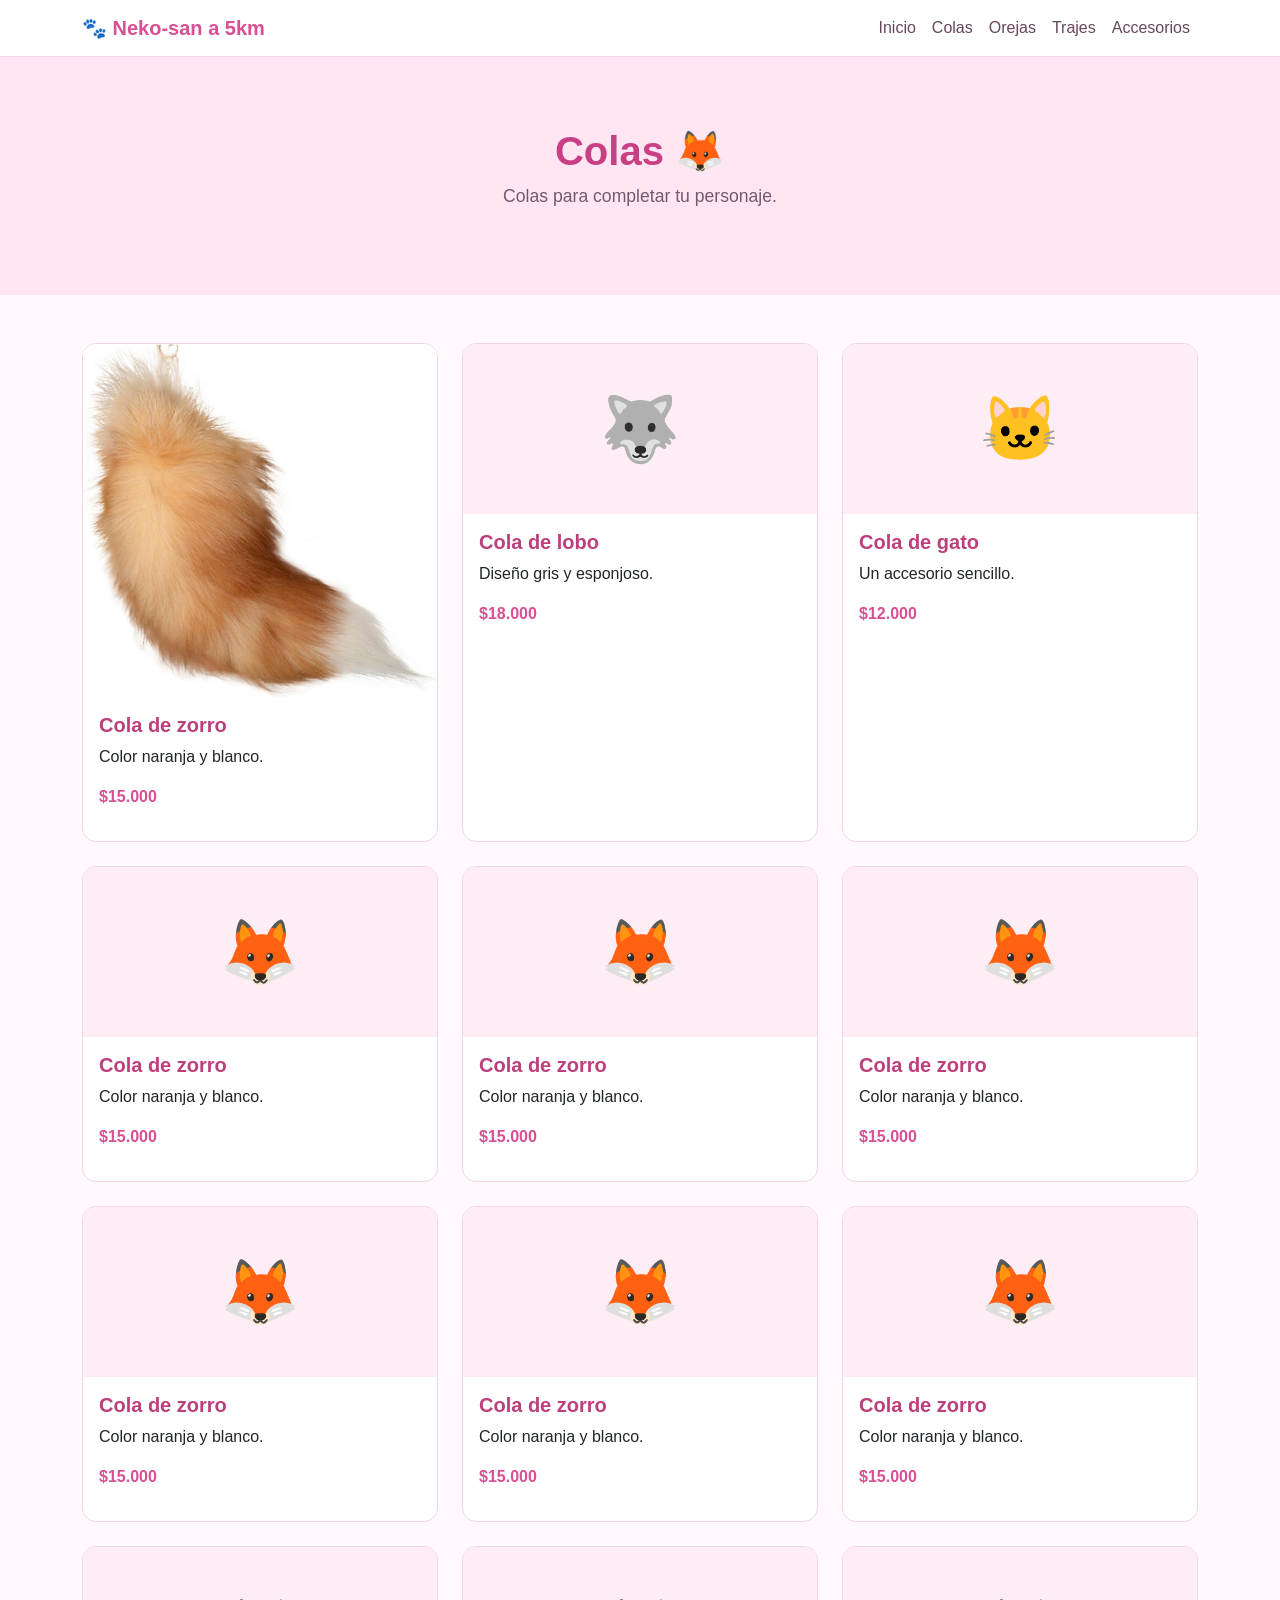
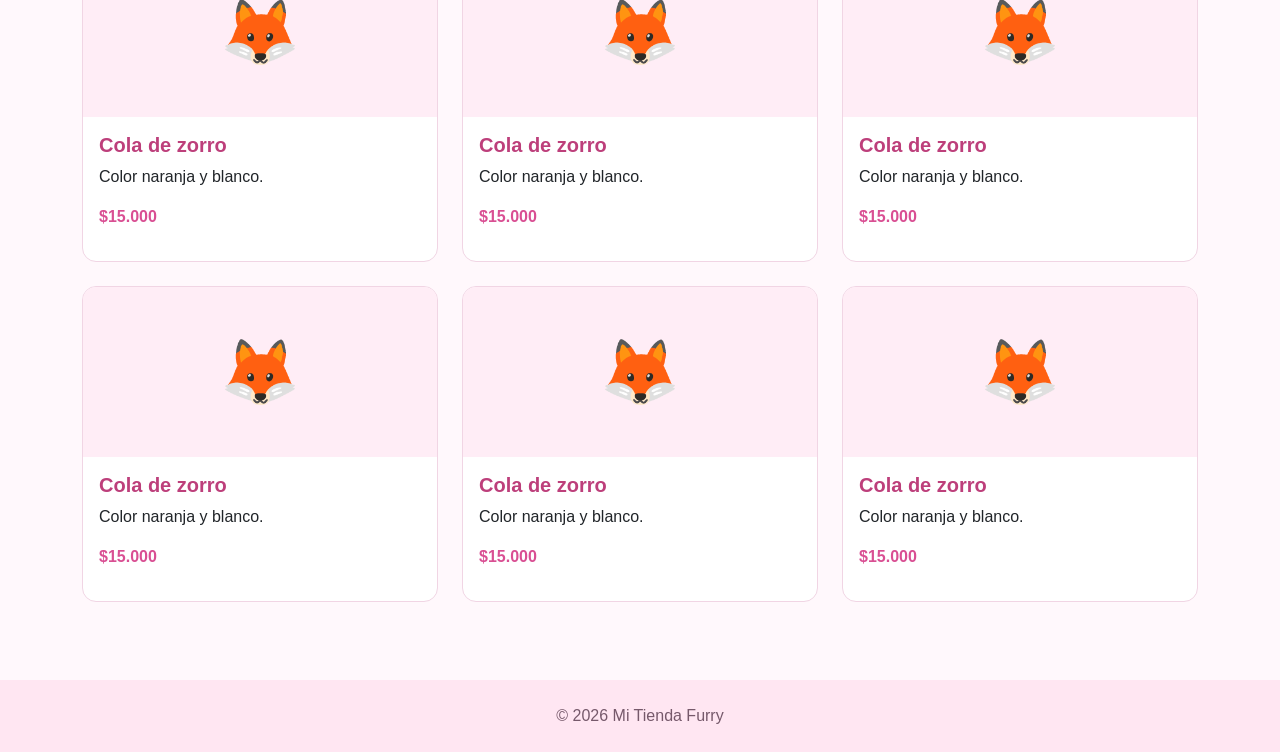
==== plantilla_furry_basica/colas.html @ 525571ca "Add files via upload" ====
<!DOCTYPE html>
<html lang="es">
<head>
  <meta charset="UTF-8">
  <meta name="viewport" content="width=device-width, initial-scale=1.0">
  <title>Colas | Mi Tienda Furry</title>
  <link href="https://cdn.jsdelivr.net/npm/bootstrap@5.3.3/dist/css/bootstrap.min.css" rel="stylesheet">
  <link rel="stylesheet" href="estilo.css">
</head>
<body>
  <nav class="navbar navbar-expand-lg navbar-light">
    <div class="container">
      <a class="navbar-brand" href="index.html">🐾 Neko-san a 5km</a>
      <button class="navbar-toggler" type="button" data-bs-toggle="collapse" data-bs-target="#menu">
        <span class="navbar-toggler-icon"></span>
      </button>
      <div class="collapse navbar-collapse" id="menu">
        <ul class="navbar-nav ms-auto">
          <li class="nav-item"><a class="nav-link" href="index.html">Inicio</a></li>
          <li class="nav-item"><a class="nav-link" href="colas.html">Colas</a></li>
          <li class="nav-item"><a class="nav-link" href="orejas.html">Orejas</a></li>
          <li class="nav-item"><a class="nav-link" href="trajes.html">Trajes</a></li>
          <li class="nav-item"><a class="nav-link" href="accesorios.html">Accesorios</a></li>
        </ul>
      </div>
    </div>
  </nav>
  <header class="portada text-center"><div class="container">
    <h1>Colas 🦊</h1><p>Colas para completar tu personaje.</p>
  </div></header>
  <main class="container py-5"><div class="row g-4">
    <div class="col-md-4">
    <div class="card producto h-100"><img src="Img/zorra.jpg" alt="Descripción de la imagen"><div class="card-body"><h5>Cola de zorro</h5><p>Color naranja y blanco.</p><p class="precio">$15.000</p></div></div></div>
    <div class="col-md-4"><div class="card producto h-100"><div class="imagen-producto">🐺</div><div class="card-body"><h5>Cola de lobo</h5><p>Diseño gris y esponjoso.</p><p class="precio">$18.000</p></div></div></div>
    <div class="col-md-4"><div class="card producto h-100"><div class="imagen-producto">🐱</div><div class="card-body"><h5>Cola de gato</h5><p>Un accesorio sencillo.</p><p class="precio">$12.000</p></div></div></div>
    <div class="col-md-4"><div class="card producto h-100"><div class="imagen-producto">🦊</div><div class="card-body"><h5>Cola de zorro</h5><p>Color naranja y blanco.</p><p class="precio">$15.000</p></div></div></div>
    <div class="col-md-4"><div class="card producto h-100"><div class="imagen-producto">🦊</div><div class="card-body"><h5>Cola de zorro</h5><p>Color naranja y blanco.</p><p class="precio">$15.000</p></div></div></div>
    <div class="col-md-4"><div class="card producto h-100"><div class="imagen-producto">🦊</div><div class="card-body"><h5>Cola de zorro</h5><p>Color naranja y blanco.</p><p class="precio">$15.000</p></div></div></div>
    <div class="col-md-4"><div class="card producto h-100"><div class="imagen-producto">🦊</div><div class="card-body"><h5>Cola de zorro</h5><p>Color naranja y blanco.</p><p class="precio">$15.000</p></div></div></div>
    <div class="col-md-4"><div class="card producto h-100"><div class="imagen-producto">🦊</div><div class="card-body"><h5>Cola de zorro</h5><p>Color naranja y blanco.</p><p class="precio">$15.000</p></div></div></div>
    <div class="col-md-4"><div class="card producto h-100"><div class="imagen-producto">🦊</div><div class="card-body"><h5>Cola de zorro</h5><p>Color naranja y blanco.</p><p class="precio">$15.000</p></div></div></div>
    <div class="col-md-4"><div class="card producto h-100"><div class="imagen-producto">🦊</div><div class="card-body"><h5>Cola de zorro</h5><p>Color naranja y blanco.</p><p class="precio">$15.000</p></div></div></div>
    <div class="col-md-4"><div class="card producto h-100"><div class="imagen-producto">🦊</div><div class="card-body"><h5>Cola de zorro</h5><p>Color naranja y blanco.</p><p class="precio">$15.000</p></div></div></div>
    <div class="col-md-4"><div class="card producto h-100"><div class="imagen-producto">🦊</div><div class="card-body"><h5>Cola de zorro</h5><p>Color naranja y blanco.</p><p class="precio">$15.000</p></div></div></div>
    <div class="col-md-4"><div class="card producto h-100"><div class="imagen-producto">🦊</div><div class="card-body"><h5>Cola de zorro</h5><p>Color naranja y blanco.</p><p class="precio">$15.000</p></div></div></div>
    <div class="col-md-4"><div class="card producto h-100"><div class="imagen-producto">🦊</div><div class="card-body"><h5>Cola de zorro</h5><p>Color naranja y blanco.</p><p class="precio">$15.000</p></div></div></div>
    <div class="col-md-4"><div class="card producto h-100"><div class="imagen-producto">🦊</div><div class="card-body"><h5>Cola de zorro</h5><p>Color naranja y blanco.</p><p class="precio">$15.000</p></div></div></div>
  </div></main>
  <footer class="pie text-center py-4">© 2026 Mi Tienda Furry</footer>
</body>
</html>
---- plantilla_furry_basica/estilo.css ----
/* Estilos básicos para empezar */
body {
  background-color: #fff8fc;
  color: #493544;
  font-family: Arial, Helvetica, sans-serif;
}

.navbar {
  background-color: #ffffff;
  border-bottom: 1px solid #f3d8e7;
}

.navbar-brand {
  color: #d94f93;
  font-weight: bold;
}

.nav-link {
  color: #65485a;
}

.nav-link:hover {
  color: #d94f93;
}

.portada {
  background-color: #ffe6f2;
  padding: 70px 0;
}

.portada h1 {
  color: #c83f83;
  font-weight: bold;
}

.portada p {
  color: #76596b;
  font-size: 1.1rem;
}

.boton-rosa {
  background-color: #e96ba9;
  color: white;
  border: none;
  border-radius: 20px;
  padding: 9px 18px;
}

.boton-rosa:hover {
  background-color: #ce4e8e;
  color: white;
}

.producto {
  border: 1px solid #f1d5e4;
  border-radius: 14px;
  overflow: hidden;
  transition: transform 0.2s;
}

.producto:hover {
  transform: translateY(-4px);
}

.imagen-producto {
  background-color: #ffedf6;
  min-height: 170px;
  display: flex;
  align-items: center;
  justify-content: center;
  font-size: 4rem;
}

.producto .card-title,
.producto h5 {
  color: #bd3f7b;
  font-weight: bold;
}

.precio {
  color: #d94f93;
  font-weight: bold;
}

.pie {
  background-color: #ffe6f2;
  color: #76596b;
  margin-top: 30px;
}
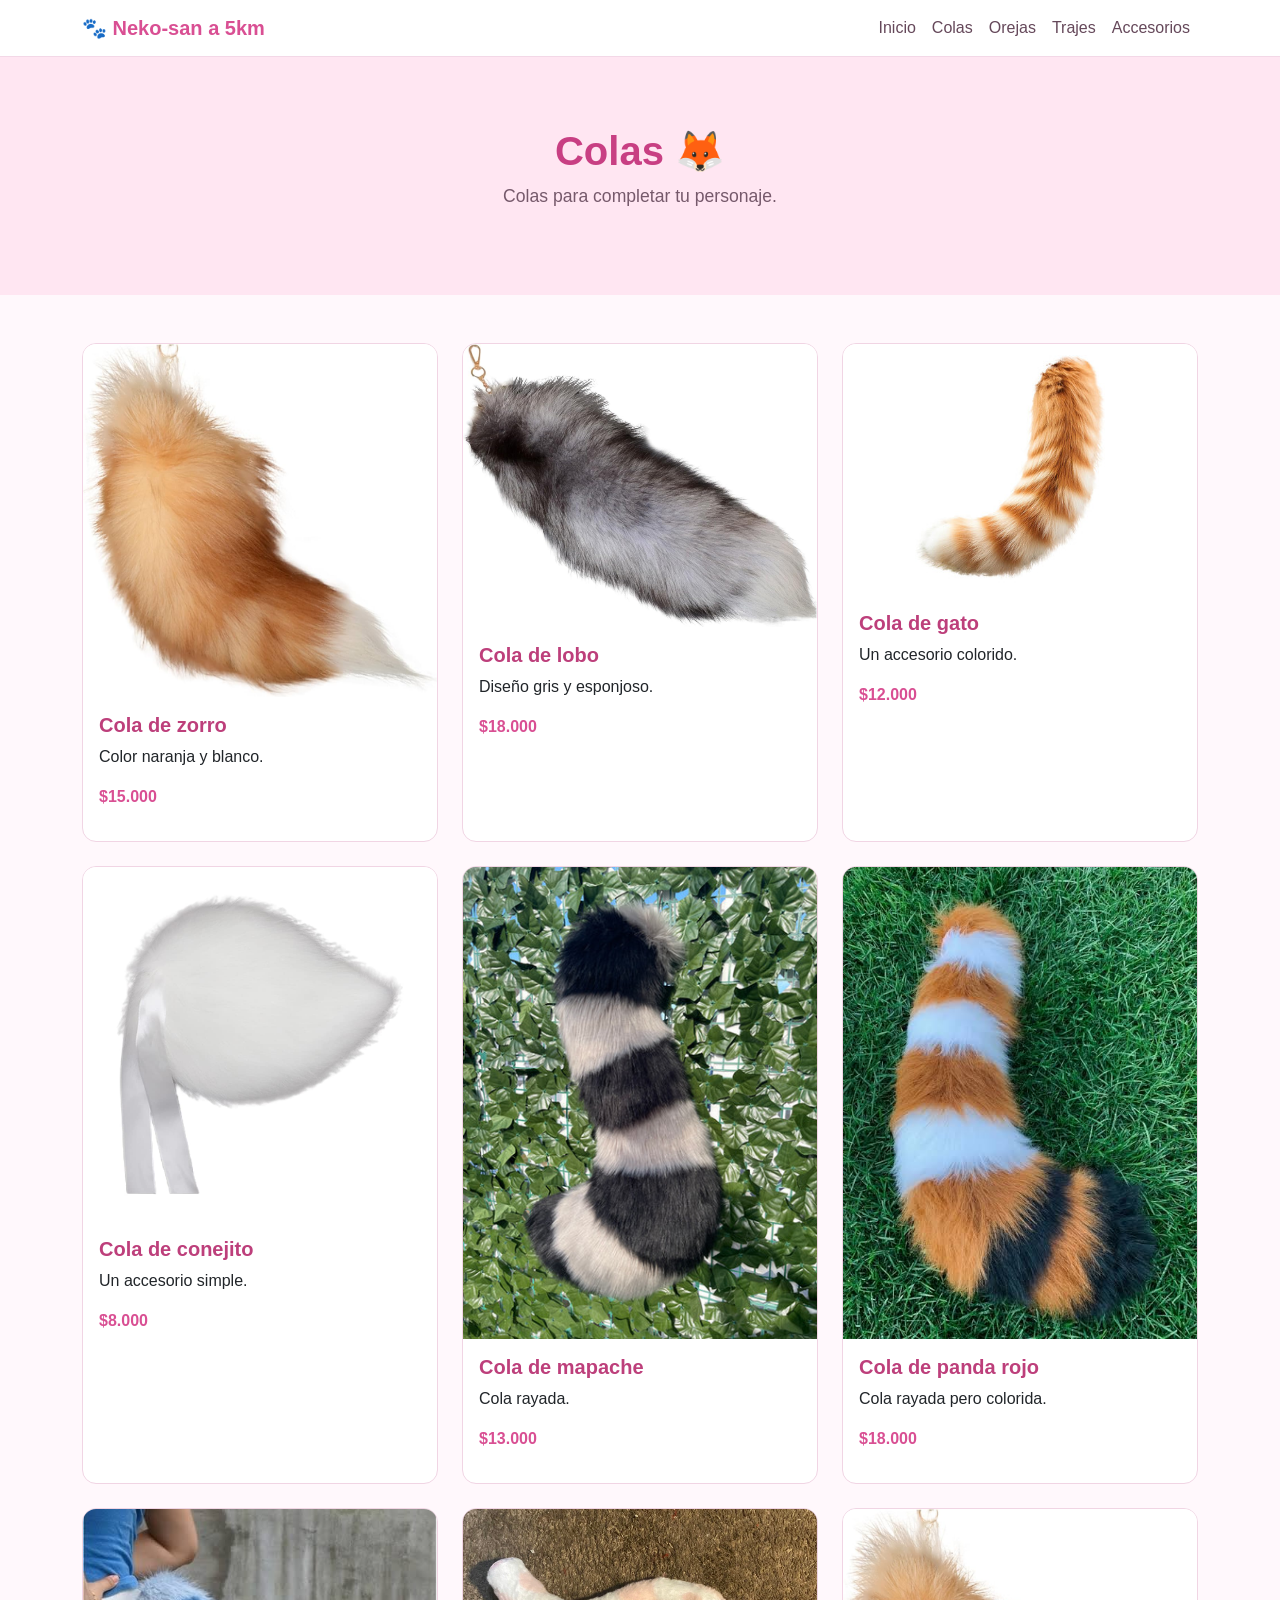
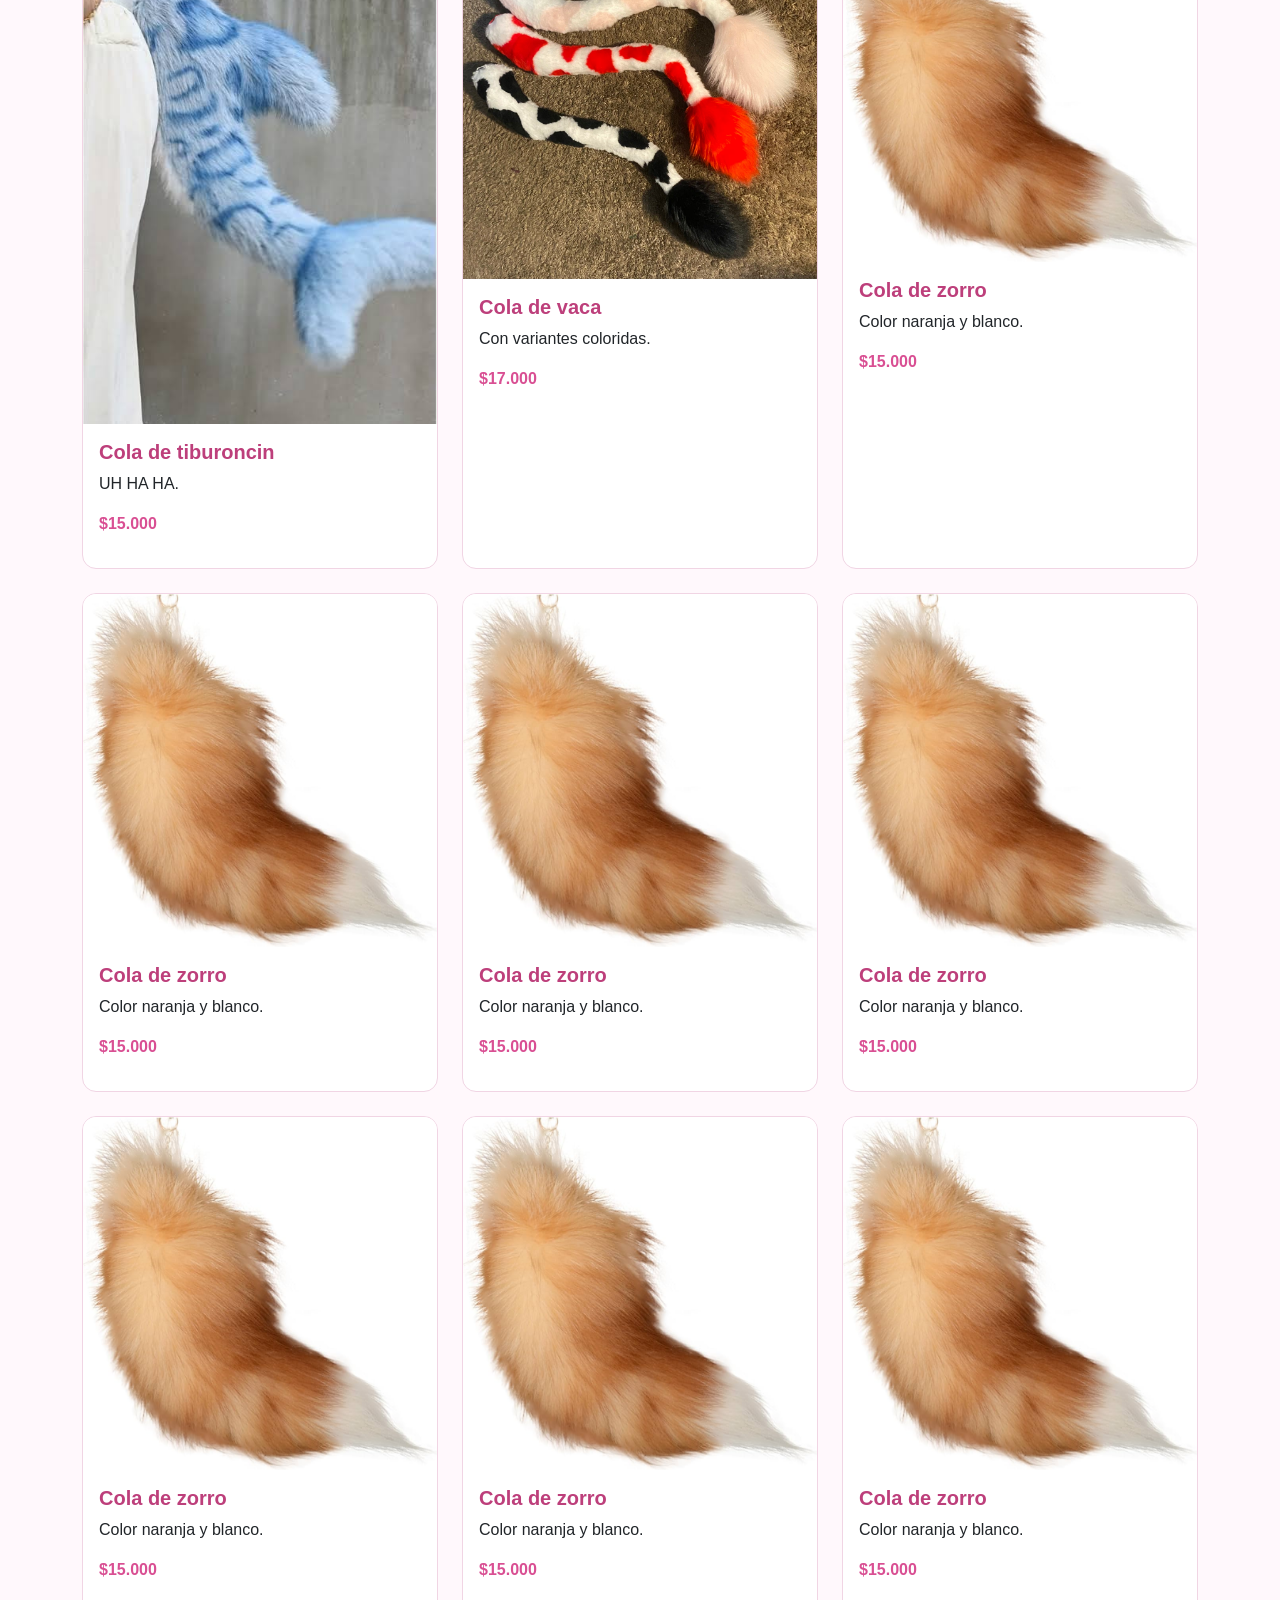
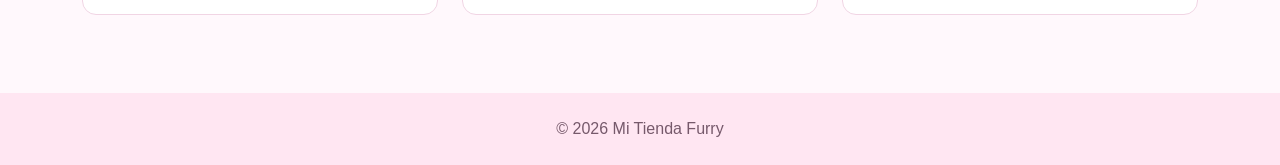
==== commit 94849fee: "Update colas.html" ====
--- a/plantilla_furry_basica/colas.html
+++ b/plantilla_furry_basica/colas.html
@@ -31,20 +31,20 @@
   <main class="container py-5"><div class="row g-4">
     <div class="col-md-4">
     <div class="card producto h-100"><img src="Img/zorra.jpg" alt="Descripción de la imagen"><div class="card-body"><h5>Cola de zorro</h5><p>Color naranja y blanco.</p><p class="precio">$15.000</p></div></div></div>
-    <div class="col-md-4"><div class="card producto h-100"><div class="imagen-producto">🐺</div><div class="card-body"><h5>Cola de lobo</h5><p>Diseño gris y esponjoso.</p><p class="precio">$18.000</p></div></div></div>
-    <div class="col-md-4"><div class="card producto h-100"><div class="imagen-producto">🐱</div><div class="card-body"><h5>Cola de gato</h5><p>Un accesorio sencillo.</p><p class="precio">$12.000</p></div></div></div>
-    <div class="col-md-4"><div class="card producto h-100"><div class="imagen-producto">🦊</div><div class="card-body"><h5>Cola de zorro</h5><p>Color naranja y blanco.</p><p class="precio">$15.000</p></div></div></div>
-    <div class="col-md-4"><div class="card producto h-100"><div class="imagen-producto">🦊</div><div class="card-body"><h5>Cola de zorro</h5><p>Color naranja y blanco.</p><p class="precio">$15.000</p></div></div></div>
-    <div class="col-md-4"><div class="card producto h-100"><div class="imagen-producto">🦊</div><div class="card-body"><h5>Cola de zorro</h5><p>Color naranja y blanco.</p><p class="precio">$15.000</p></div></div></div>
-    <div class="col-md-4"><div class="card producto h-100"><div class="imagen-producto">🦊</div><div class="card-body"><h5>Cola de zorro</h5><p>Color naranja y blanco.</p><p class="precio">$15.000</p></div></div></div>
-    <div class="col-md-4"><div class="card producto h-100"><div class="imagen-producto">🦊</div><div class="card-body"><h5>Cola de zorro</h5><p>Color naranja y blanco.</p><p class="precio">$15.000</p></div></div></div>
-    <div class="col-md-4"><div class="card producto h-100"><div class="imagen-producto">🦊</div><div class="card-body"><h5>Cola de zorro</h5><p>Color naranja y blanco.</p><p class="precio">$15.000</p></div></div></div>
-    <div class="col-md-4"><div class="card producto h-100"><div class="imagen-producto">🦊</div><div class="card-body"><h5>Cola de zorro</h5><p>Color naranja y blanco.</p><p class="precio">$15.000</p></div></div></div>
-    <div class="col-md-4"><div class="card producto h-100"><div class="imagen-producto">🦊</div><div class="card-body"><h5>Cola de zorro</h5><p>Color naranja y blanco.</p><p class="precio">$15.000</p></div></div></div>
-    <div class="col-md-4"><div class="card producto h-100"><div class="imagen-producto">🦊</div><div class="card-body"><h5>Cola de zorro</h5><p>Color naranja y blanco.</p><p class="precio">$15.000</p></div></div></div>
-    <div class="col-md-4"><div class="card producto h-100"><div class="imagen-producto">🦊</div><div class="card-body"><h5>Cola de zorro</h5><p>Color naranja y blanco.</p><p class="precio">$15.000</p></div></div></div>
-    <div class="col-md-4"><div class="card producto h-100"><div class="imagen-producto">🦊</div><div class="card-body"><h5>Cola de zorro</h5><p>Color naranja y blanco.</p><p class="precio">$15.000</p></div></div></div>
-    <div class="col-md-4"><div class="card producto h-100"><div class="imagen-producto">🦊</div><div class="card-body"><h5>Cola de zorro</h5><p>Color naranja y blanco.</p><p class="precio">$15.000</p></div></div></div>
+    <div class="col-md-4"><div class="card producto h-100"><img src="Img/Lobo.jpg" alt="Descripción de la imagen"><div class="card-body"><h5>Cola de lobo</h5><p>Diseño gris y esponjoso.</p><p class="precio">$18.000</p></div></div></div>
+    <div class="col-md-4"><div class="card producto h-100"><img src="Img/gato.jpg" alt="Descripción de la imagen"><div class="card-body"><h5>Cola de gato</h5><p>Un accesorio colorido.</p><p class="precio">$12.000</p></div></div></div>
+    <div class="col-md-4"><div class="card producto h-100"><img src="Img/cone.jpg" alt="Descripción de la imagen"><div class="card-body"><h5>Cola de conejito</h5><p>Un accesorio simple.</p><p class="precio">$8.000</p></div></div></div>
+    <div class="col-md-4"><div class="card producto h-100"><img src="Img/raco.jpg" alt="Descripción de la imagen"><div class="card-body"><h5>Cola de mapache</h5><p>Cola rayada.</p><p class="precio">$13.000</p></div></div></div>
+    <div class="col-md-4"><div class="card producto h-100"><img src="Img/red.jpg" alt="Descripción de la imagen"><div class="card-body"><h5>Cola de panda rojo</h5><p>Cola rayada pero colorida.</p><p class="precio">$18.000</p></div></div></div>
+    <div class="col-md-4"><div class="card producto h-100"><img src="Img/shar.jpg" alt="Descripción de la imagen"><div class="card-body"><h5>Cola de tiburoncin</h5><p>UH HA HA.</p><p class="precio">$15.000</p></div></div></div>
+    <div class="col-md-4"><div class="card producto h-100"><img src="Img/vaca.jpg" alt="Descripción de la imagen"><div class="card-body"><h5>Cola de vaca</h5><p>Con variantes coloridas.</p><p class="precio">$17.000</p></div></div></div>
+    <div class="col-md-4"><div class="card producto h-100"><img src="Img/zorra.jpg" alt="Descripción de la imagen"><div class="card-body"><h5>Cola de zorro</h5><p>Color naranja y blanco.</p><p class="precio">$15.000</p></div></div></div>
+    <div class="col-md-4"><div class="card producto h-100"><img src="Img/zorra.jpg" alt="Descripción de la imagen"><div class="card-body"><h5>Cola de zorro</h5><p>Color naranja y blanco.</p><p class="precio">$15.000</p></div></div></div>
+    <div class="col-md-4"><div class="card producto h-100"><img src="Img/zorra.jpg" alt="Descripción de la imagen"><div class="card-body"><h5>Cola de zorro</h5><p>Color naranja y blanco.</p><p class="precio">$15.000</p></div></div></div>
+    <div class="col-md-4"><div class="card producto h-100"><img src="Img/zorra.jpg" alt="Descripción de la imagen"><div class="card-body"><h5>Cola de zorro</h5><p>Color naranja y blanco.</p><p class="precio">$15.000</p></div></div></div>
+    <div class="col-md-4"><div class="card producto h-100"><img src="Img/zorra.jpg" alt="Descripción de la imagen"><div class="card-body"><h5>Cola de zorro</h5><p>Color naranja y blanco.</p><p class="precio">$15.000</p></div></div></div>
+    <div class="col-md-4"><div class="card producto h-100"><img src="Img/zorra.jpg" alt="Descripción de la imagen"><div class="card-body"><h5>Cola de zorro</h5><p>Color naranja y blanco.</p><p class="precio">$15.000</p></div></div></div>
+    <div class="col-md-4"><div class="card producto h-100"><img src="Img/zorra.jpg" alt="Descripción de la imagen"><div class="card-body"><h5>Cola de zorro</h5><p>Color naranja y blanco.</p><p class="precio">$15.000</p></div></div></div>
   </div></main>
   <footer class="pie text-center py-4">© 2026 Mi Tienda Furry</footer>
 </body>
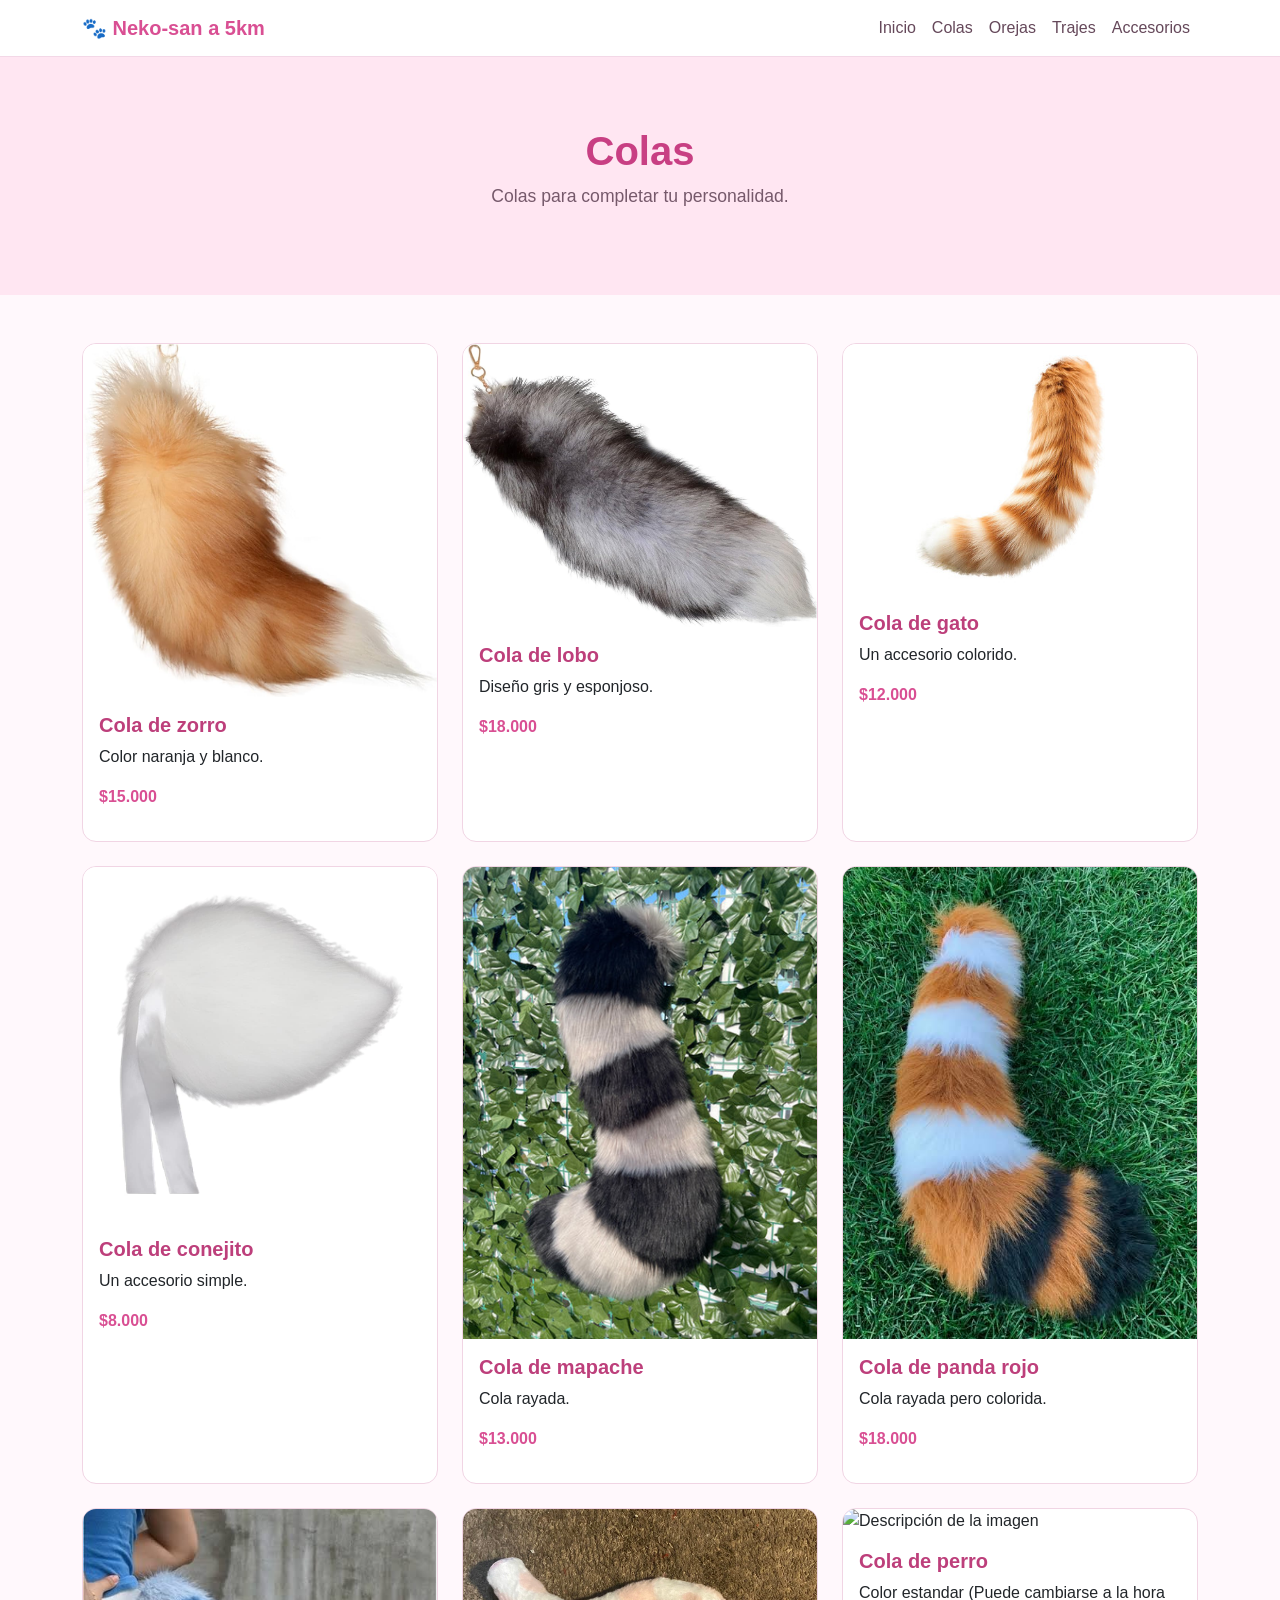
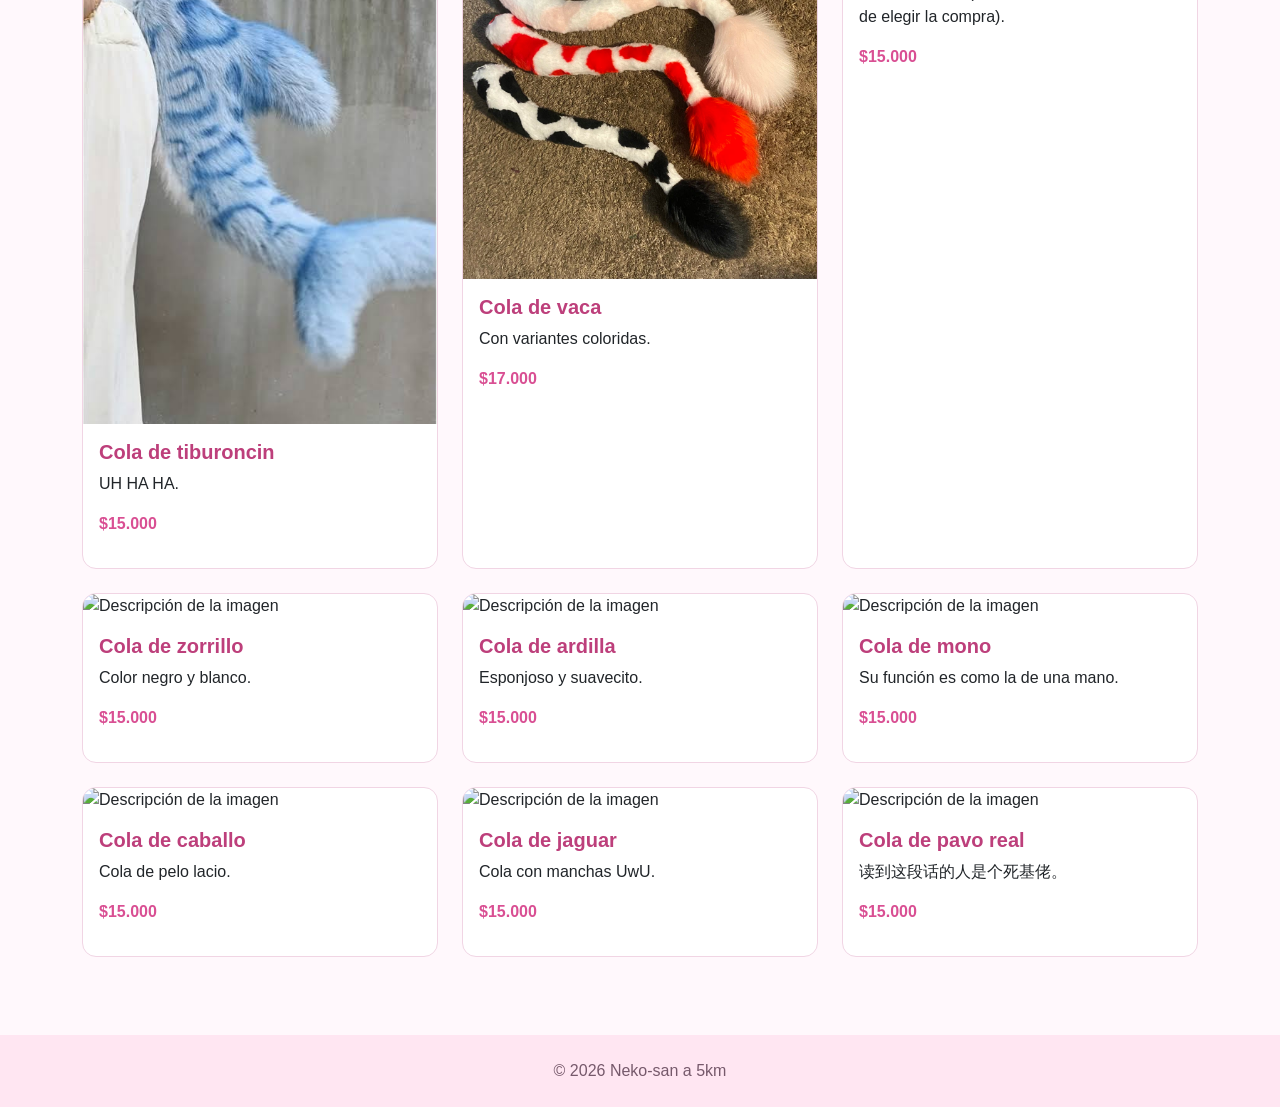
==== commit 24bda6de: "Update colas.html" ====
--- a/plantilla_furry_basica/colas.html
+++ b/plantilla_furry_basica/colas.html
@@ -3,7 +3,7 @@
 <head>
   <meta charset="UTF-8">
   <meta name="viewport" content="width=device-width, initial-scale=1.0">
-  <title>Colas | Mi Tienda Furry</title>
+  <title>Colas | Neko-san a 5km</title>
   <link href="https://cdn.jsdelivr.net/npm/bootstrap@5.3.3/dist/css/bootstrap.min.css" rel="stylesheet">
   <link rel="stylesheet" href="estilo.css">
 </head>
@@ -26,7 +26,7 @@
     </div>
   </nav>
   <header class="portada text-center"><div class="container">
-    <h1>Colas 🦊</h1><p>Colas para completar tu personaje.</p>
+    <h1>Colas</h1><p>Colas para completar tu personalidad.</p>
   </div></header>
   <main class="container py-5"><div class="row g-4">
     <div class="col-md-4">
@@ -38,14 +38,14 @@
     <div class="col-md-4"><div class="card producto h-100"><img src="Img/red.jpg" alt="Descripción de la imagen"><div class="card-body"><h5>Cola de panda rojo</h5><p>Cola rayada pero colorida.</p><p class="precio">$18.000</p></div></div></div>
     <div class="col-md-4"><div class="card producto h-100"><img src="Img/shar.jpg" alt="Descripción de la imagen"><div class="card-body"><h5>Cola de tiburoncin</h5><p>UH HA HA.</p><p class="precio">$15.000</p></div></div></div>
     <div class="col-md-4"><div class="card producto h-100"><img src="Img/vaca.jpg" alt="Descripción de la imagen"><div class="card-body"><h5>Cola de vaca</h5><p>Con variantes coloridas.</p><p class="precio">$17.000</p></div></div></div>
-    <div class="col-md-4"><div class="card producto h-100"><img src="Img/zorra.jpg" alt="Descripción de la imagen"><div class="card-body"><h5>Cola de zorro</h5><p>Color naranja y blanco.</p><p class="precio">$15.000</p></div></div></div>
-    <div class="col-md-4"><div class="card producto h-100"><img src="Img/zorra.jpg" alt="Descripción de la imagen"><div class="card-body"><h5>Cola de zorro</h5><p>Color naranja y blanco.</p><p class="precio">$15.000</p></div></div></div>
-    <div class="col-md-4"><div class="card producto h-100"><img src="Img/zorra.jpg" alt="Descripción de la imagen"><div class="card-body"><h5>Cola de zorro</h5><p>Color naranja y blanco.</p><p class="precio">$15.000</p></div></div></div>
-    <div class="col-md-4"><div class="card producto h-100"><img src="Img/zorra.jpg" alt="Descripción de la imagen"><div class="card-body"><h5>Cola de zorro</h5><p>Color naranja y blanco.</p><p class="precio">$15.000</p></div></div></div>
-    <div class="col-md-4"><div class="card producto h-100"><img src="Img/zorra.jpg" alt="Descripción de la imagen"><div class="card-body"><h5>Cola de zorro</h5><p>Color naranja y blanco.</p><p class="precio">$15.000</p></div></div></div>
-    <div class="col-md-4"><div class="card producto h-100"><img src="Img/zorra.jpg" alt="Descripción de la imagen"><div class="card-body"><h5>Cola de zorro</h5><p>Color naranja y blanco.</p><p class="precio">$15.000</p></div></div></div>
-    <div class="col-md-4"><div class="card producto h-100"><img src="Img/zorra.jpg" alt="Descripción de la imagen"><div class="card-body"><h5>Cola de zorro</h5><p>Color naranja y blanco.</p><p class="precio">$15.000</p></div></div></div>
+    <div class="col-md-4"><div class="card producto h-100"><img src="Img/Perro.jpg" alt="Descripción de la imagen"><div class="card-body"><h5>Cola de perro</h5><p>Color estandar (Puede cambiarse a la hora de elegir la compra).</p><p class="precio">$15.000</p></div></div></div>
+    <div class="col-md-4"><div class="card producto h-100"><img src="Img/zor.jpg" alt="Descripción de la imagen"><div class="card-body"><h5>Cola de zorrillo</h5><p>Color negro y blanco.</p><p class="precio">$15.000</p></div></div></div>
+    <div class="col-md-4"><div class="card producto h-100"><img src="Img/ard.jpg" alt="Descripción de la imagen"><div class="card-body"><h5>Cola de ardilla</h5><p>Esponjoso y suavecito.</p><p class="precio">$15.000</p></div></div></div>
+    <div class="col-md-4"><div class="card producto h-100"><img src="Img/mon.jpg" alt="Descripción de la imagen"><div class="card-body"><h5>Cola de mono</h5><p>Su función es como la de una mano.</p><p class="precio">$15.000</p></div></div></div>
+    <div class="col-md-4"><div class="card producto h-100"><img src="Img/hor.jpg" alt="Descripción de la imagen"><div class="card-body"><h5>Cola de caballo</h5><p>Cola de pelo lacio.</p><p class="precio">$15.000</p></div></div></div>
+    <div class="col-md-4"><div class="card producto h-100"><img src="Img/jag.jpg" alt="Descripción de la imagen"><div class="card-body"><h5>Cola de jaguar</h5><p>Cola con manchas UwU.</p><p class="precio">$15.000</p></div></div></div>
+    <div class="col-md-4"><div class="card producto h-100"><img src="Img/peak.jpg" alt="Descripción de la imagen"><div class="card-body"><h5>Cola de pavo real</h5><p>读到这段话的人是个死基佬。</p><p class="precio">$15.000</p></div></div></div>
   </div></main>
-  <footer class="pie text-center py-4">© 2026 Mi Tienda Furry</footer>
+  <footer class="pie text-center py-4">© 2026 Neko-san a 5km</footer>
 </body>
 </html>
